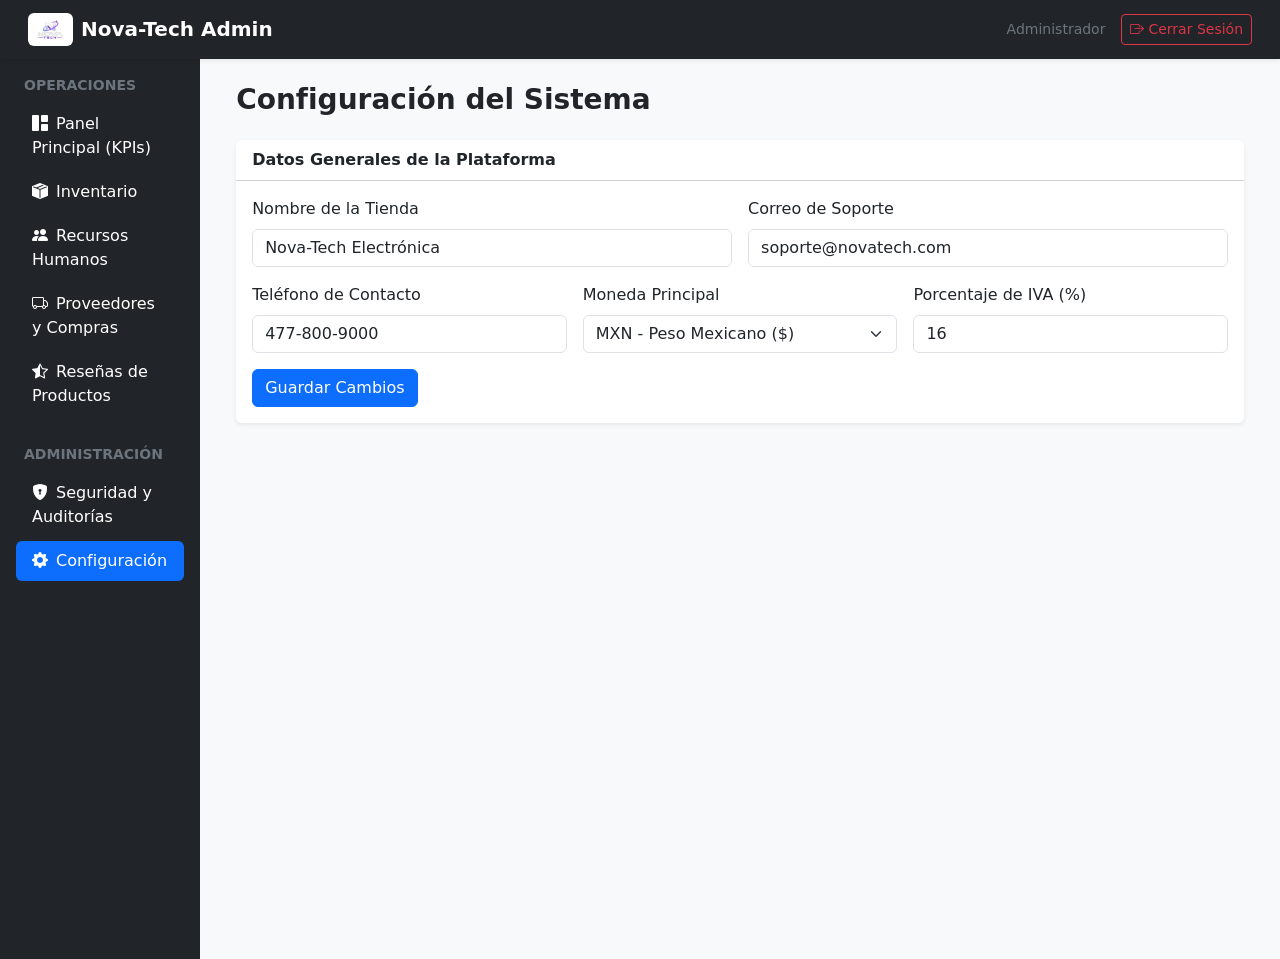
==== configuracion.html @ 0bf1938a "Implementacion indexAdmin y barra lateral funcional" ====
<!DOCTYPE html>
<html lang="es">
<head>
    <meta charset="UTF-8">
    <meta name="viewport" content="width=device-width, initial-scale=1.0">
    <link href="https://cdn.jsdelivr.net/npm/bootstrap@5.3.8/dist/css/bootstrap.min.css" rel="stylesheet">
    <link rel="stylesheet" href="https://cdn.jsdelivr.net/npm/bootstrap-icons@1.13.1/font/bootstrap-icons.min.css">
    <link href="https://fonts.googleapis.com/css2?family=Inter:wght@400;500;600;700;800&display=swap" rel="stylesheet">
    <title>Nova-Tech - Configuración del Sistema</title>
</head>
<body class="bg-light">

    <nav class="navbar navbar-dark bg-dark shadow-sm sticky-top px-3">
        <div class="container-fluid">
            <div class="d-flex align-items-center gap-2">
                <button class="btn btn-outline-light d-lg-none" type="button" data-bs-toggle="offcanvas" data-bs-target="#sidebarMenu">
                    <i class="bi bi-list"></i>
                </button>
                <a class="navbar-brand d-flex align-items-center gap-2 mb-0" href="indexAdmin.html">
                    <img src="img/logo.png" alt="Nova-Tech" width="45" class="bg-white rounded p-1">
                    <span class="fw-bold">Nova-Tech Admin</span>
                </a>
            </div>

            <div class="d-flex align-items-center gap-3">
                <div id="foto"></div>
                <div class="d-none d-sm-block text-end">
                    <h6 class="text-white mb-0" id="bienvenidoUsuario"></h6>
                    <small class="text-secondary">Administrador</small>
                </div>
                <button type="button" class="btn btn-outline-danger btn-sm" onclick="cerrarSesion();">
                    <i class="bi bi-box-arrow-right me-1"></i>Cerrar Sesión
                </button>
            </div>
        </div>
    </nav>

    <div class="d-flex">
        <aside class="offcanvas-lg offcanvas-start bg-dark text-white p-3 min-vh-100" tabindex="-1" id="sidebarMenu">
            <div class="offcanvas-header border-bottom border-secondary pb-3 mb-3 d-lg-none">
                <h5 class="offcanvas-title">Menú Nova-Tech</h5>
                <button type="button" class="btn-close btn-close-white" data-bs-dismiss="offcanvas" data-bs-target="#sidebarMenu"></button>
            </div>

            <div class="offcanvas-body d-flex flex-column p-0">
                <small class="text-uppercase text-secondary fw-bold mb-2 px-2">Operaciones</small>
                <ul class="nav nav-pills flex-column mb-4">
                    <li class="nav-item mb-1">
                        <a class="nav-link text-white" href="indexAdmin.html">
                            <i class="bi bi-grid-1x2-fill me-2"></i>Panel Principal (KPIs)
                        </a>
                    </li>
                    <li class="nav-item mb-1">
                        <a class="nav-link text-white" href="inventario.html">
                            <i class="bi bi-box-seam-fill me-2"></i>Inventario
                        </a>
                    </li>
                    <li class="nav-item mb-1">
                        <a class="nav-link text-white" href="rrhh.html">
                            <i class="bi bi-people-fill me-2"></i>Recursos Humanos
                        </a>
                    </li>
                    <li class="nav-item mb-1">
                        <a class="nav-link text-white" href="proveedores.html">
                            <i class="bi bi-truck me-2"></i>Proveedores y Compras
                        </a>
                    </li>
                    <li class="nav-item mb-1">
                        <a class="nav-link text-white" href="resenas.html">
                            <i class="bi bi-star-half me-2"></i>Reseñas de Productos
                        </a>
                    </li>
                </ul>

                <small class="text-uppercase text-secondary fw-bold mb-2 px-2">Administración</small>
                <ul class="nav nav-pills flex-column">
                    <li class="nav-item mb-1">
                        <a class="nav-link text-white" href="seguridad.html">
                            <i class="bi bi-shield-lock-fill me-2"></i>Seguridad y Auditorías
                        </a>
                    </li>
                    <li class="nav-item mb-1">
                        <a class="nav-link active text-white" href="configuracion.html">
                            <i class="bi bi-gear-fill me-2"></i>Configuración
                        </a>
                    </li>
                </ul>
            </div>
        </aside>

        <main class="flex-grow-1 p-4">
            <div class="container-fluid">
                <h3 class="mb-4 fw-bold">Configuración del Sistema</h3>

                <div class="card shadow-sm border-0">
                    <div class="card-header bg-white fw-bold">Datos Generales de la Plataforma</div>
                    <div class="card-body">
                        <form id="formConfiguracion" class="row g-3">
                            <div class="col-md-6">
                                <label for="cfgEmpresa" class="form-label">Nombre de la Tienda</label>
                                <input type="text" class="form-control" id="cfgEmpresa" value="Nova-Tech Electrónica">
                            </div>
                            <div class="col-md-6">
                                <label for="cfgCorreo" class="form-label">Correo de Soporte</label>
                                <input type="email" class="form-control" id="cfgCorreo" value="soporte@novatech.com">
                            </div>
                            <div class="col-md-4">
                                <label for="cfgTelefono" class="form-label">Teléfono de Contacto</label>
                                <input type="text" class="form-control" id="cfgTelefono" value="477-800-9000">
                            </div>
                            <div class="col-md-4">
                                <label for="cfgMoneda" class="form-label">Moneda Principal</label>
                                <select class="form-select" id="cfgMoneda">
                                    <option value="MXN" selected>MXN - Peso Mexicano ($)</option>
                                    <option value="USD">USD - Dólar Estadounidense ($)</option>
                                </select>
                            </div>
                            <div class="col-md-4">
                                <label for="cfgIva" class="form-label">Porcentaje de IVA (%)</label>
                                <input type="number" class="form-control" id="cfgIva" value="16">
                            </div>
                            <div class="col-12">
                                <button type="button" class="btn btn-primary" onclick="guardarConfiguracion();">Guardar Cambios</button>
                            </div>
                        </form>
                    </div>
                </div>
            </div>
        </main>
    </div>

    <script src="js/configuracion.js"></script>
    <script src="https://cdn.jsdelivr.net/npm/bootstrap@5.3.8/dist/js/bootstrap.bundle.min.js"></script>
</body>
</html>
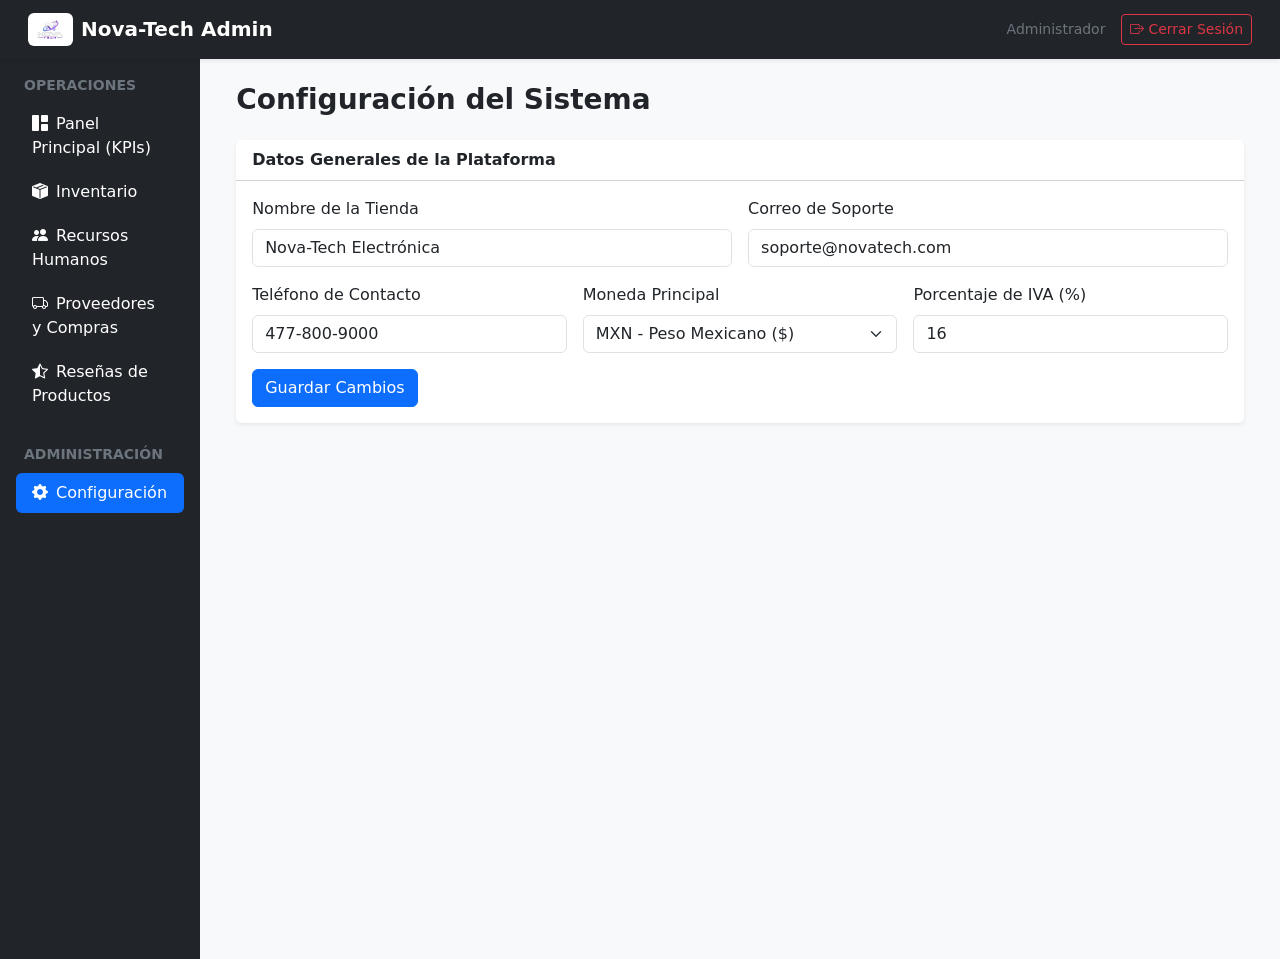
==== commit 8d271f9a: "recursos humanos funcional" ====
--- a/configuracion.html
+++ b/configuracion.html
@@ -75,11 +75,6 @@
                 <small class="text-uppercase text-secondary fw-bold mb-2 px-2">Administración</small>
                 <ul class="nav nav-pills flex-column">
                     <li class="nav-item mb-1">
-                        <a class="nav-link text-white" href="seguridad.html">
-                            <i class="bi bi-shield-lock-fill me-2"></i>Seguridad y Auditorías
-                        </a>
-                    </li>
-                    <li class="nav-item mb-1">
                         <a class="nav-link active text-white" href="configuracion.html">
                             <i class="bi bi-gear-fill me-2"></i>Configuración
                         </a>
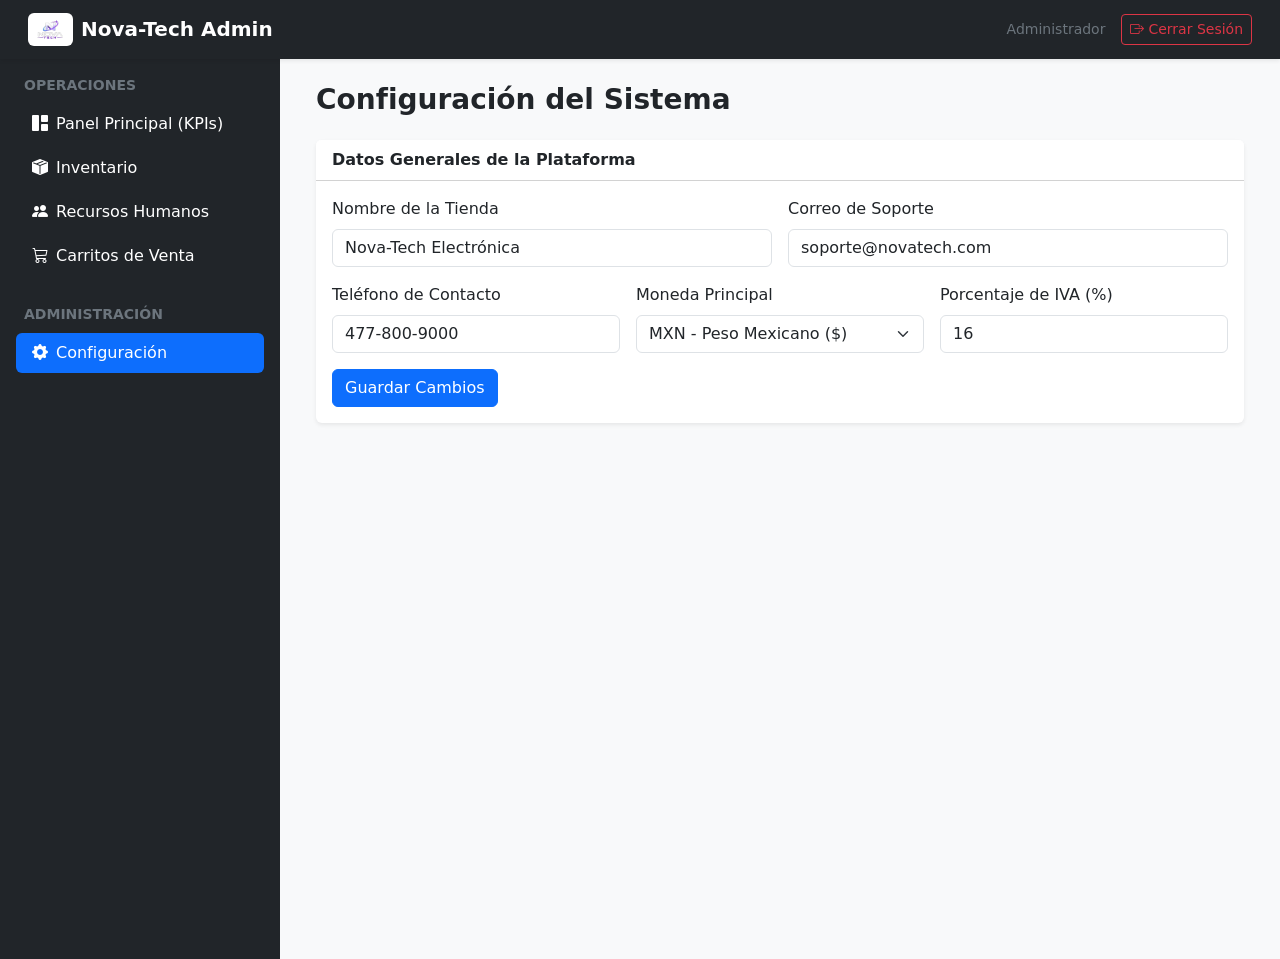
==== commit 4c4b81e1: "carritos funcionales" ====
--- a/configuracion.html
+++ b/configuracion.html
@@ -36,7 +36,7 @@
     </nav>
 
     <div class="d-flex">
-        <aside class="offcanvas-lg offcanvas-start bg-dark text-white p-3 min-vh-100" tabindex="-1" id="sidebarMenu">
+        <aside class="offcanvas-lg offcanvas-start bg-dark text-white p-3 min-vh-100" tabindex="-1" id="sidebarMenu" style="width: 280px; flex: 0 0 280px;">
             <div class="offcanvas-header border-bottom border-secondary pb-3 mb-3 d-lg-none">
                 <h5 class="offcanvas-title">Menú Nova-Tech</h5>
                 <button type="button" class="btn-close btn-close-white" data-bs-dismiss="offcanvas" data-bs-target="#sidebarMenu"></button>
@@ -61,13 +61,8 @@
                         </a>
                     </li>
                     <li class="nav-item mb-1">
-                        <a class="nav-link text-white" href="proveedores.html">
-                            <i class="bi bi-truck me-2"></i>Proveedores y Compras
-                        </a>
-                    </li>
-                    <li class="nav-item mb-1">
-                        <a class="nav-link text-white" href="resenas.html">
-                            <i class="bi bi-star-half me-2"></i>Reseñas de Productos
+                        <a class="nav-link text-white" href="carritos.html">
+                            <i class="bi bi-cart3 me-2"></i>Carritos de Venta
                         </a>
                     </li>
                 </ul>
